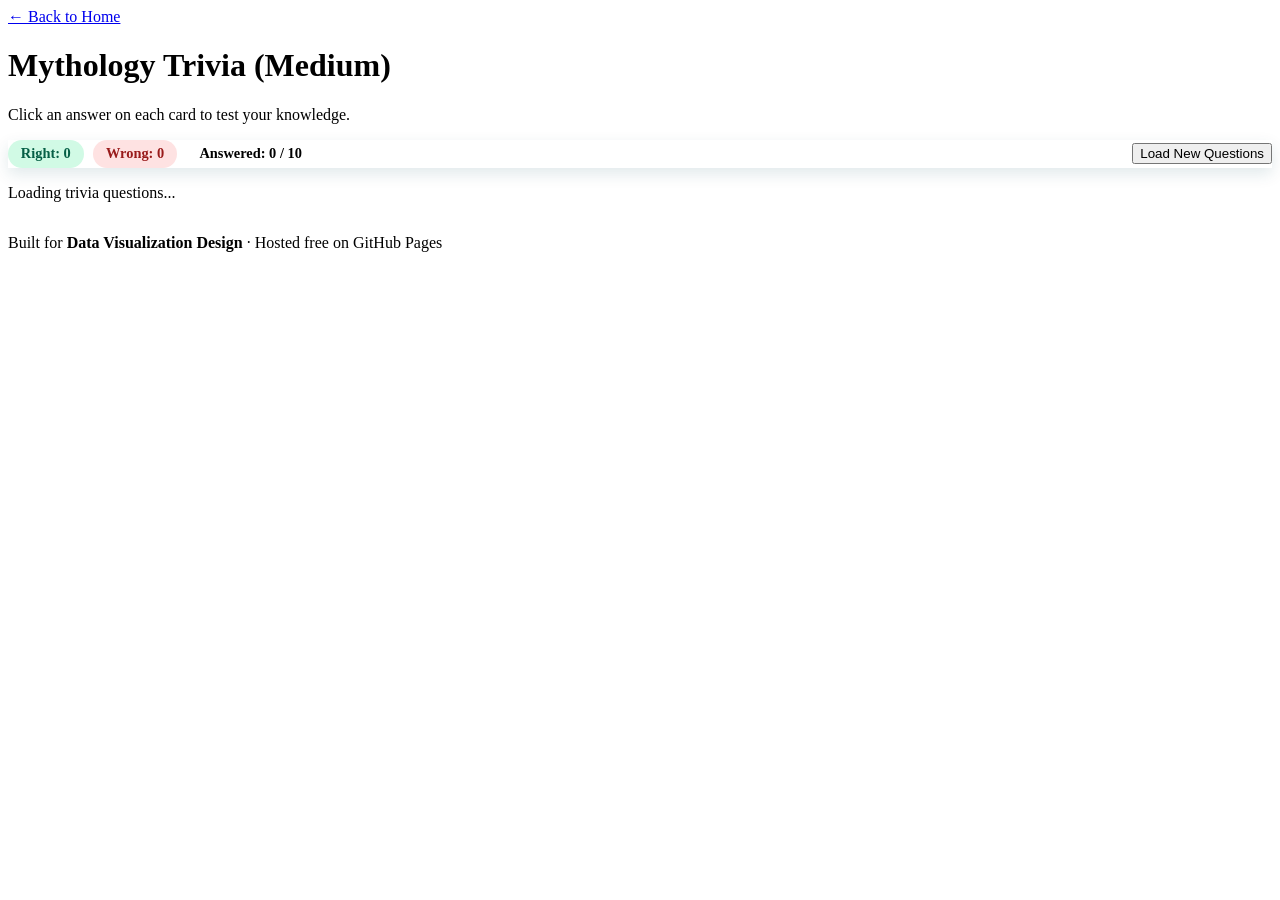
==== HW1112.html @ 2266382a "Update HW1112.html" ====
<!DOCTYPE html>
<html lang="en">
<head>
  <meta charset="UTF-8">
  <meta name="viewport" content="width=device-width, initial-scale=1.0">
  <title>HW 11/12 - Mythology Trivia</title>

  <!-- Relative path matching your css/ folder -->
  <link rel="stylesheet" href="css/style.css">

  <!-- Relative path matching your js/ folder -->
  <script src="js/apiapp.js" defer></script>
</head>
<body>

  <nav>
    <a href="index.html">&larr; Back to Home</a>
  </nav>

  <header class="site-header">
    <h1>Mythology Trivia (Medium)</h1>
    <p class="subtitle">Click an answer on each card to test your knowledge.</p>
  </header>

  <main>
    <!-- Live Scoreboard Card -->
    <section class="card scoreboard" aria-live="polite">
      <div class="score-stats">
        <span class="score-pill right">Right: <strong id="right-count">0</strong></span>
        <span class="score-pill wrong">Wrong: <strong id="wrong-count">0</strong></span>
        <span class="score-pill total">Answered: <strong id="answered-count">0</strong> / 10</span>
      </div>
      <button id="reload-btn" class="button" type="button">Load New Questions</button>
    </section>

    <!-- Container where question cards are injected -->
    <div id="api-output" aria-live="polite">
      <div class="card"><p>Loading trivia questions...</p></div>
    </div>
  </main>

  <footer class="site-footer">
    <p>
      Built for <strong>Data Visualization Design</strong> &middot;
      Hosted free on GitHub Pages
    </p>
  </footer>

</body>
</html>
---- css/style.css ----
/* ------------------------------------------------------------------
   Trivia Scoreboard & Interactive Cards (HW 11/12)
   ------------------------------------------------------------------ */

.scoreboard {
  display: flex;
  align-items: center;
  justify-content: space-between;
  flex-wrap: wrap;
  gap: 1rem;
  position: sticky;
  top: 0.75rem;
  z-index: 10;
  box-shadow: 0 6px 16px rgba(0, 73, 94, 0.12);
}

.score-stats {
  display: flex;
  flex-wrap: wrap;
  gap: 0.6rem;
}

.score-pill {
  padding: 0.35rem 0.8rem;
  border-radius: 999px;
  font-size: 0.9rem;
  font-weight: 600;
  background-color: #ffffff;
  border: 1px solid var(--line);
}

.score-pill.right {
  color: #065f46;
  background-color: #d1fae5;
  border-color: #6ee7b7;
}

.score-pill.wrong {
  color: #991b1b;
  background-color: #fee2e2;
  border-color: #fca5a5;
}

#api-output {
  display: flex;
  flex-direction: column;
  gap: 1.25rem;
}

.question-card {
  background-color: var(--card);
  border: 2px solid var(--line);
  border-radius: var(--radius);
  padding: 1.5rem;
  margin-bottom: 0;
  box-shadow: 0 6px 14px rgba(0, 73, 94, 0.08);
  transition: transform 0.15s ease, box-shadow 0.15s ease, border-color 0.2s ease;
}

.question-card:hover {
  transform: translateY(-2px);
  box-shadow: 0 10px 20px rgba(0, 73, 94, 0.12);
}

.question-card.card-right {
  border-color: #10b981;
}

.question-card.card-wrong {
  border-color: #ef4444;
}

.card-badge {
  display: inline-block;
  font-size: 0.75rem;
  font-weight: 700;
  text-transform: uppercase;
  letter-spacing: 0.05em;
  color: var(--ink);
  background-color: var(--accent);
  padding: 0.2rem 0.65rem;
  border-radius: 999px;
  margin-bottom: 0.65rem;
}

.question-card h3 {
  margin: 0 0 1rem 0;
  font-size: 1.15rem;
}

.answer-grid {
  display: grid;
  grid-template-columns: repeat(auto-fit, minmax(240px, 1fr));
  gap: 0.65rem;
}

.answer-btn {
  font: inherit;
  font-size: 0.95rem;
  text-align: left;
  color: var(--ink);
  background-color: #ffffff;
  border: 2px solid var(--line);
  border-radius: 8px;
  padding: 0.65rem 0.9rem;
  cursor: pointer;
  transition: background-color 0.15s ease, border-color 0.15s ease;
}

.answer-btn:hover:not(:disabled) {
  background-color: #f3e8ff;
  border-color: var(--accent-dark);
}

.answer-btn:disabled {
  cursor: default;
}

.answer-btn.is-correct {
  background-color: #d1fae5;
  border-color: #10b981;
  color: #065f46;
  font-weight: 700;
}

.answer-btn.is-wrong {
  background-color: #fee2e2;
  border-color: #ef4444;
  color: #991b1b;
  font-weight: 700;
}

.feedback-msg {
  margin: 0.85rem 0 0 0;
  font-weight: 600;
  font-size: 0.95rem;
  min-height: 1.4em;
}

.text-right {
  color: #065f46;
}

.text-wrong {
  color: #991b1b;
}

.error {
  color: #b91c1c;
  background-color: #fef2f2;
  border: 1px solid #fecaca;
  padding: 1rem;
  border-radius: var(--radius);
}
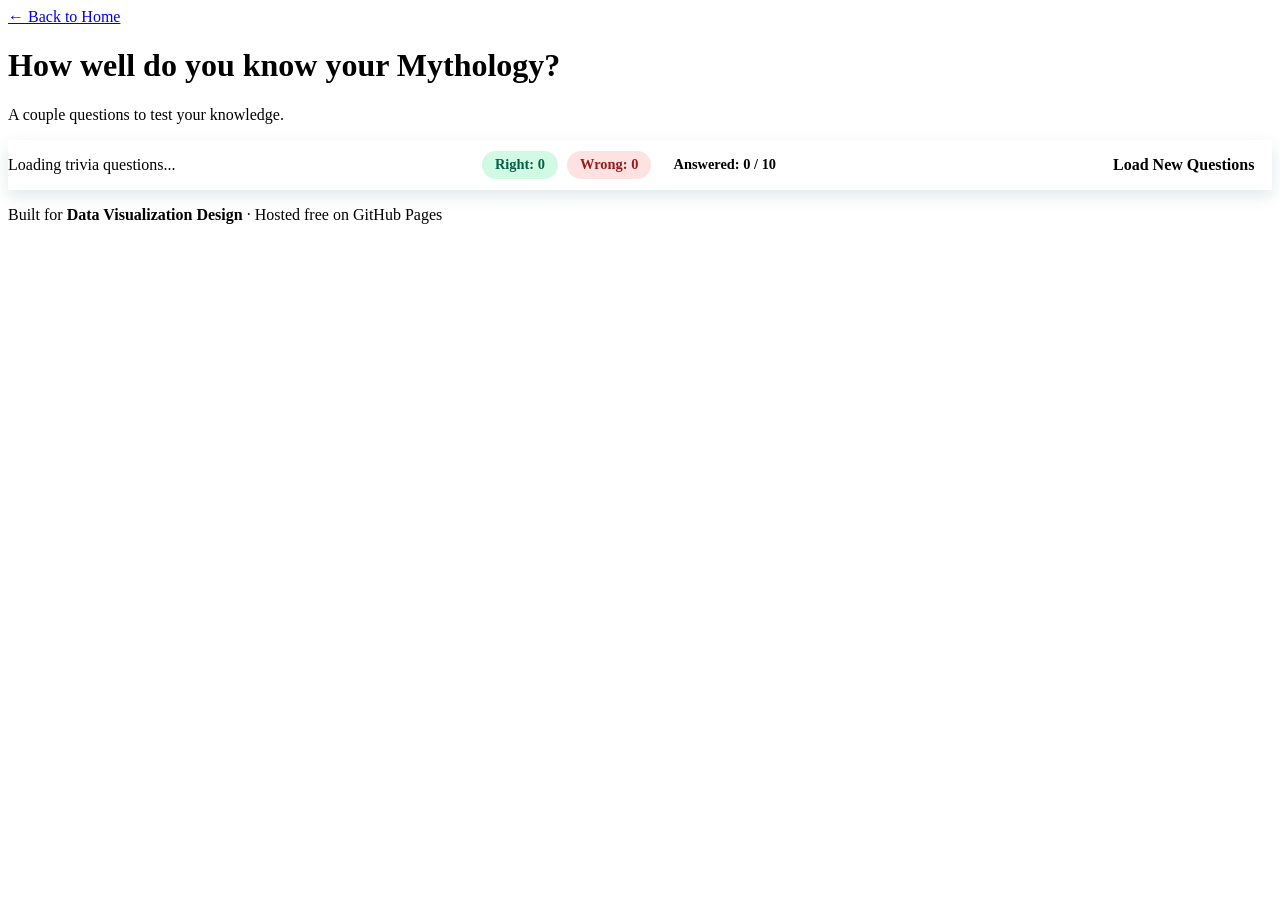
==== commit fe532bf0: "Update HW1112.html" ====
--- a/HW1112.html
+++ b/HW1112.html
@@ -18,13 +18,19 @@
   </nav>
 
   <header class="site-header">
-    <h1>Mythology Trivia (Medium)</h1>
-    <p class="subtitle">Click an answer on each card to test your knowledge.</p>
+    <h1>How well do you know your Mythology?</h1>
+    <p class="subtitle">A couple questions to test your knowledge.</p>
   </header>
 
   <main>
     <!-- Live Scoreboard Card -->
     <section class="card scoreboard" aria-live="polite">
+
+        <!-- Container where question cards are injected -->
+        <div id="api-output" aria-live="polite">
+            <div class="card"><p>Loading trivia questions...</p></div>
+        </div>
+
       <div class="score-stats">
         <span class="score-pill right">Right: <strong id="right-count">0</strong></span>
         <span class="score-pill wrong">Wrong: <strong id="wrong-count">0</strong></span>
@@ -33,11 +39,7 @@
       <button id="reload-btn" class="button" type="button">Load New Questions</button>
     </section>
 
-    <!-- Container where question cards are injected -->
-    <div id="api-output" aria-live="polite">
-      <div class="card"><p>Loading trivia questions...</p></div>
-    </div>
-  </main>
+      </main>
 
   <footer class="site-footer">
     <p>
--- a/css/style.css
+++ b/css/style.css
@@ -152,3 +152,17 @@
   padding: 1rem;
   border-radius: var(--radius);
 }
+
+.button {
+  display: inline-block;
+  text-decoration: none;
+  font: inherit;
+  font-weight: 600;
+  color: var(--ink);
+  background-color: var(--accent);
+  border: none;
+  border-radius: 6px;
+  padding: 0.55rem 1.1rem;
+  cursor: pointer;
+  transition: background-color 0.15s ease, color 0.15s ease;
+}
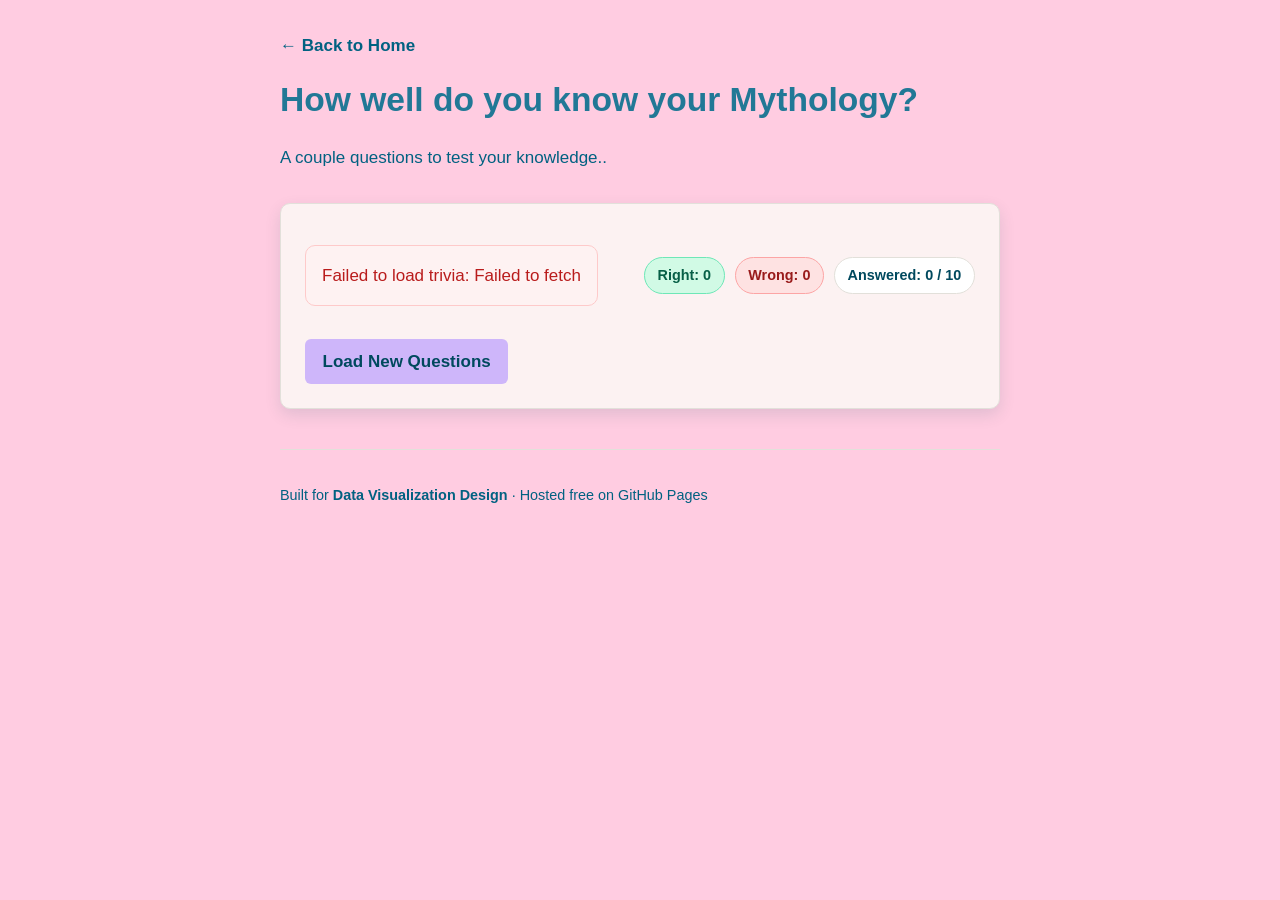
==== commit 1aeb2774: "Update HW1112.html" ====
--- a/HW1112.html
+++ b/HW1112.html
@@ -5,11 +5,11 @@
   <meta name="viewport" content="width=device-width, initial-scale=1.0">
   <title>HW 11/12 - Mythology Trivia</title>
 
-  <!-- Relative path matching your css/ folder -->
+  <!-- Points inside your css/ folder -->
   <link rel="stylesheet" href="css/style.css">
 
-  <!-- Relative path matching your js/ folder -->
-  <script src="js/apiapp.js" defer></script>
+  <!-- Points directly to apiapp.js in your main folder -->
+  <script src="apiapp.js" defer></script>
 </head>
 <body>
 
@@ -19,7 +19,7 @@
 
   <header class="site-header">
     <h1>How well do you know your Mythology?</h1>
-    <p class="subtitle">A couple questions to test your knowledge.</p>
+    <p class="subtitle">A couple questions to test your knowledge..</p>
   </header>
 
   <main>
--- a/css/style.css
+++ b/css/style.css
@@ -1,3 +1,208 @@
+/* ===================================================================
+   css/style.css
+   Complete unified stylesheet for index.html and HW1112.html
+   =================================================================== */
+
+:root {
+  --accent:      #CEB6FA;   /* buttons, bars, links */
+  --accent-dark: #914DF7;   /* hover state */
+  --ink:         #00495E;   /* body text */
+  --ink-muted:   #016181;   /* captions, secondary text */
+  --paper:       #cf78a7;   /* secondary accent */
+  --card:        #FCF2F2;   /* card background */
+  --line:        #e2e0da;   /* borders */
+  --radius:      10px;
+}
+
+/* ------------------------------------------------------------------
+   Base
+   ------------------------------------------------------------------ */
+
+* {
+  box-sizing: border-box;
+}
+
+body {
+  margin: 0;
+  padding: 2rem 1.25rem 3rem;
+  font-family: -apple-system, BlinkMacSystemFont, "Segoe UI",
+               Helvetica, Arial, sans-serif;
+  font-size: 17px;
+  line-height: 1.6;
+  color: var(--ink);
+  background-color: #FFCCE1;
+}
+
+nav,
+header,
+main,
+footer {
+  max-width: 720px;
+  margin-left: auto;
+  margin-right: auto;
+}
+
+nav {
+  margin-bottom: 1.25rem;
+}
+
+nav a {
+  text-decoration: none;
+  color: var(--ink-muted);
+  font-weight: 600;
+}
+
+nav a:hover {
+  color: var(--accent-dark);
+  text-decoration: underline;
+}
+
+h1, h2, h3 {
+  line-height: 1.25;
+  margin-top: 0;
+  color: #217896;
+}
+
+h1 {
+  font-size: 2.1rem;
+}
+
+h2 {
+  font-size: 1.3rem;
+}
+
+code {
+  font-family: ui-monospace, "SF Mono", Menlo, Consolas, monospace;
+  font-size: 0.88em;
+  background-color: var(--accent);
+  padding: 0.12em 0.4em;
+  border-radius: 4px;
+}
+
+/* ------------------------------------------------------------------
+   Header and footer
+   ------------------------------------------------------------------ */
+
+.site-header {
+  margin-bottom: 2rem;
+}
+
+.subtitle {
+  color: var(--ink-muted);
+  margin-bottom: 0;
+}
+
+.site-footer {
+  margin-top: 2.5rem;
+  padding-top: 1.25rem;
+  border-top: 1px solid var(--line);
+  color: var(--ink-muted);
+  font-size: 0.9rem;
+}
+
+/* ------------------------------------------------------------------
+   Cards
+   ------------------------------------------------------------------ */
+
+.card {
+  background-color: var(--card);
+  border: 1px solid var(--line);
+  border-radius: var(--radius);
+  padding: 1.5rem;
+  margin-bottom: 1.25rem;
+}
+
+.caption {
+  color: var(--ink-muted);
+  font-size: 0.9rem;
+  margin-bottom: 0;
+}
+
+/* ------------------------------------------------------------------
+   Buttons
+   ------------------------------------------------------------------ */
+
+.button {
+  display: inline-block;
+  text-decoration: none;
+  font: inherit;
+  font-weight: 600;
+  color: var(--ink);
+  background-color: var(--accent);
+  border: none;
+  border-radius: 6px;
+  padding: 0.55rem 1.1rem;
+  cursor: pointer;
+  transition: background-color 0.15s ease, color 0.15s ease;
+}
+
+.button:hover {
+  background-color: var(--accent-dark);
+  color: #ffffff;
+}
+
+.button-secondary {
+  color: var(--accent-dark);
+  background-color: transparent;
+  border: 1px solid var(--accent);
+}
+
+.button-secondary:hover {
+  color: #ffffff;
+  background-color: var(--accent);
+}
+
+.counter-row {
+  display: flex;
+  align-items: center;
+  gap: 0.9rem;
+  flex-wrap: wrap;
+}
+
+.counter-output {
+  color: var(--ink-muted);
+}
+
+/* ------------------------------------------------------------------
+   Bar chart
+   ------------------------------------------------------------------ */
+
+.chart-controls {
+  margin-bottom: 1.1rem;
+}
+
+.chart {
+  display: flex;
+  flex-direction: column;
+  gap: 0.5rem;
+  margin-bottom: 1rem;
+}
+
+.bar-row {
+  display: grid;
+  grid-template-columns: 90px 1fr 42px;
+  align-items: center;
+  gap: 0.75rem;
+}
+
+.bar-label {
+  font-size: 0.9rem;
+  text-align: right;
+  color: var(--ink-muted);
+}
+
+.bar {
+  height: 22px;
+  border-radius: 3px;
+  background-color: var(--accent);
+  transition: width 0.4s ease;
+}
+
+.bar-value {
+  font-size: 0.9rem;
+  font-variant-numeric: tabular-nums;
+}
+
 /* ------------------------------------------------------------------
    Trivia Scoreboard & Interactive Cards (HW 11/12)
    ------------------------------------------------------------------ */
@@ -153,16 +358,21 @@
   border-radius: var(--radius);
 }
 
-.button {
-  display: inline-block;
-  text-decoration: none;
-  font: inherit;
-  font-weight: 600;
-  color: var(--ink);
-  background-color: var(--accent);
-  border: none;
-  border-radius: 6px;
-  padding: 0.55rem 1.1rem;
-  cursor: pointer;
-  transition: background-color 0.15s ease, color 0.15s ease;
-}
+/* ------------------------------------------------------------------
+   Small screens
+   ------------------------------------------------------------------ */
+
+@media (max-width: 480px) {
+  body {
+    font-size: 16px;
+    padding: 1.5rem 1rem 2rem;
+  }
+
+  h1 {
+    font-size: 1.7rem;
+  }
+
+  .bar-row {
+    grid-template-columns: 72px 1fr 36px;
+  }
+}
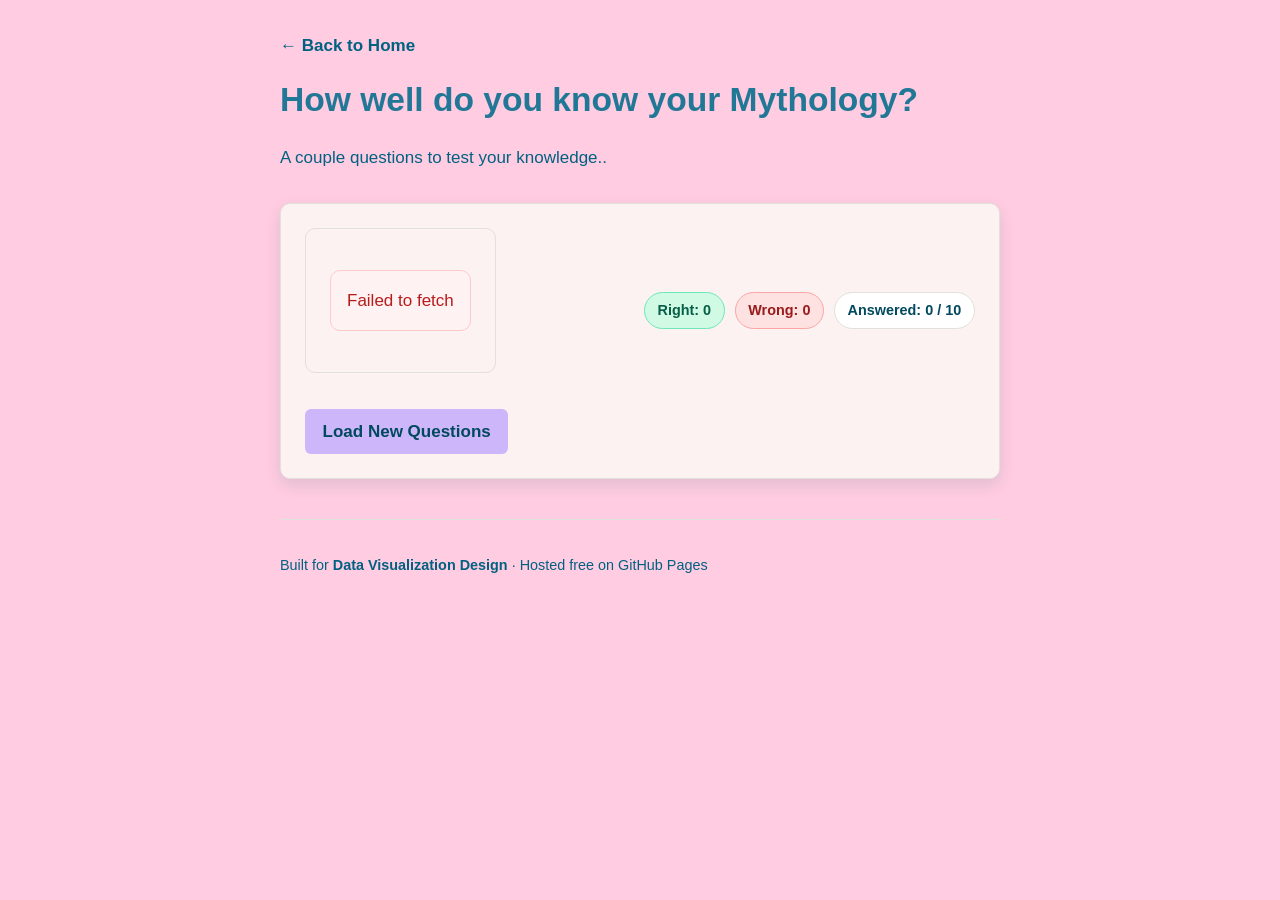
==== commit 27af97c3: "Update HW1112.html" ====
--- a/HW1112.html
+++ b/HW1112.html
@@ -10,6 +10,8 @@
 
   <!-- Points directly to apiapp.js in your main folder -->
   <script src="apiapp.js" defer></script>
+
+  <link rel="preconnect" href="https://opentdb.com">
 </head>
 <body>
 
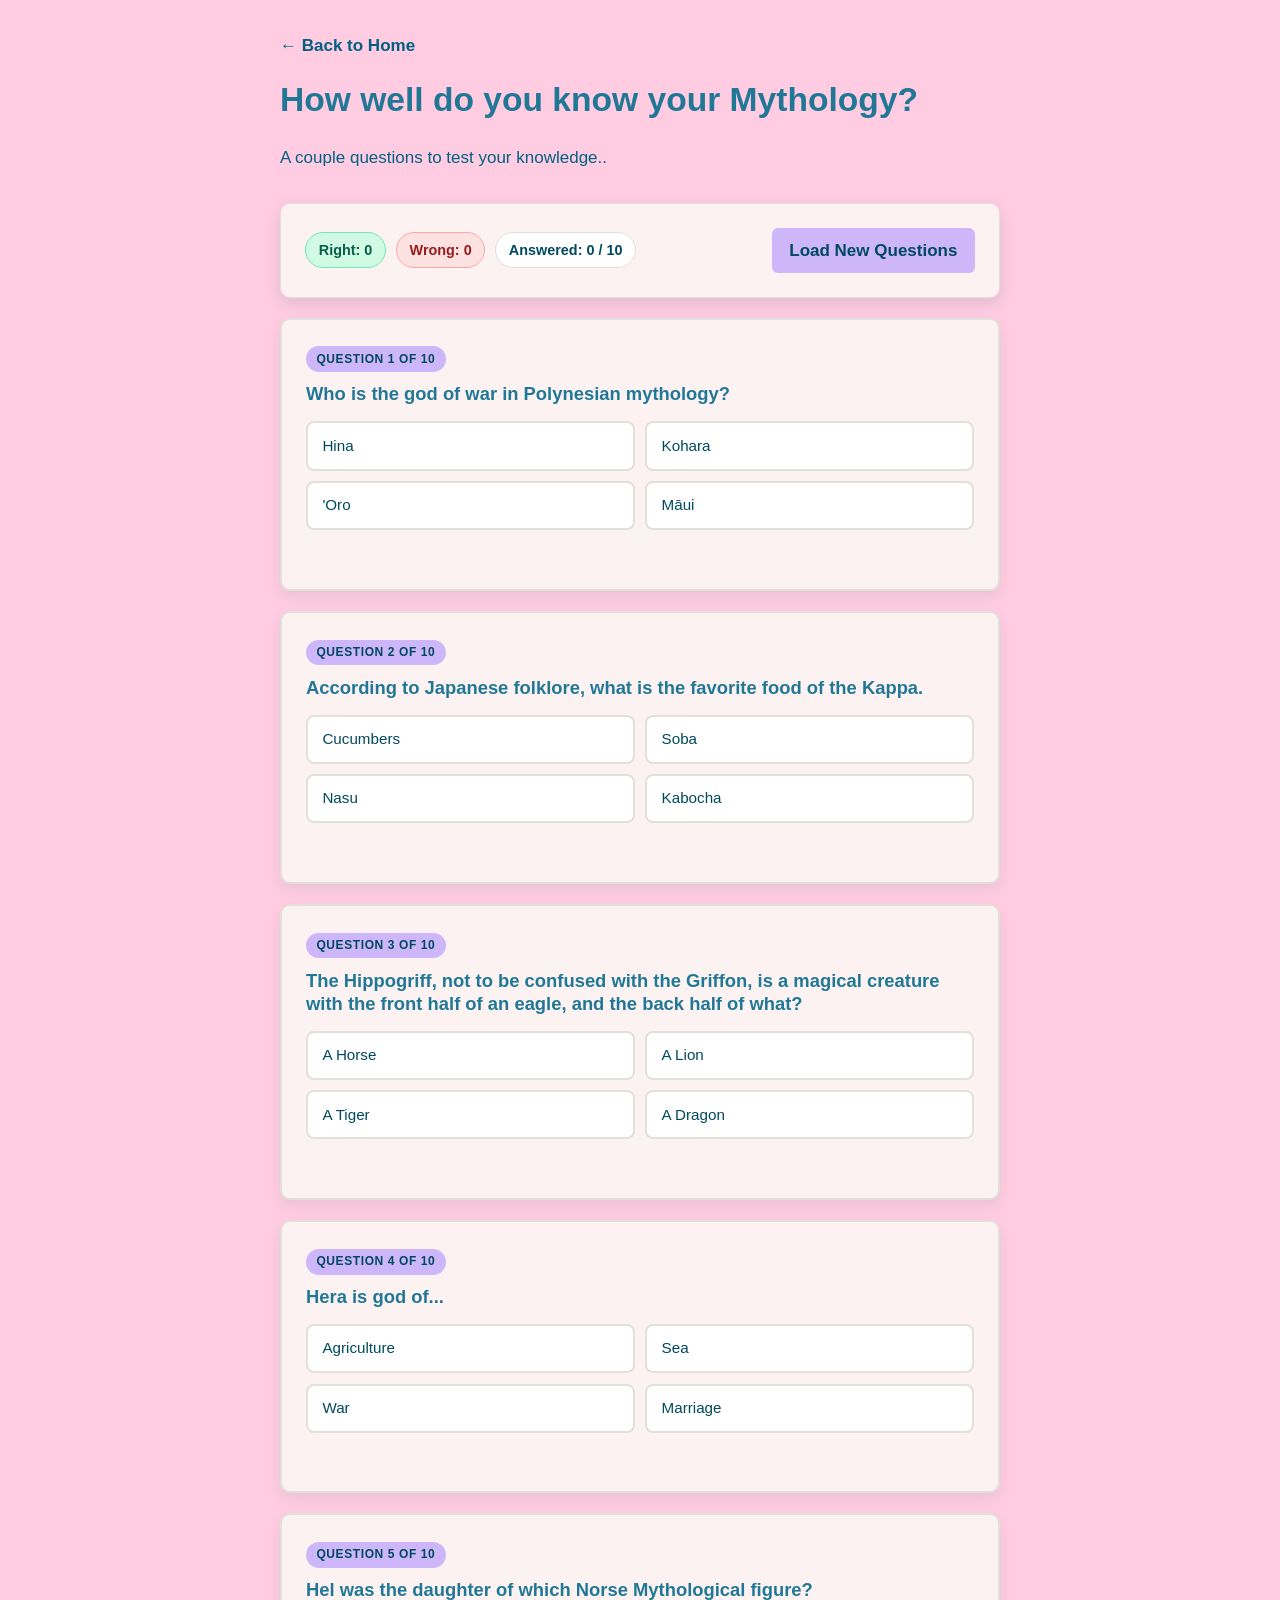
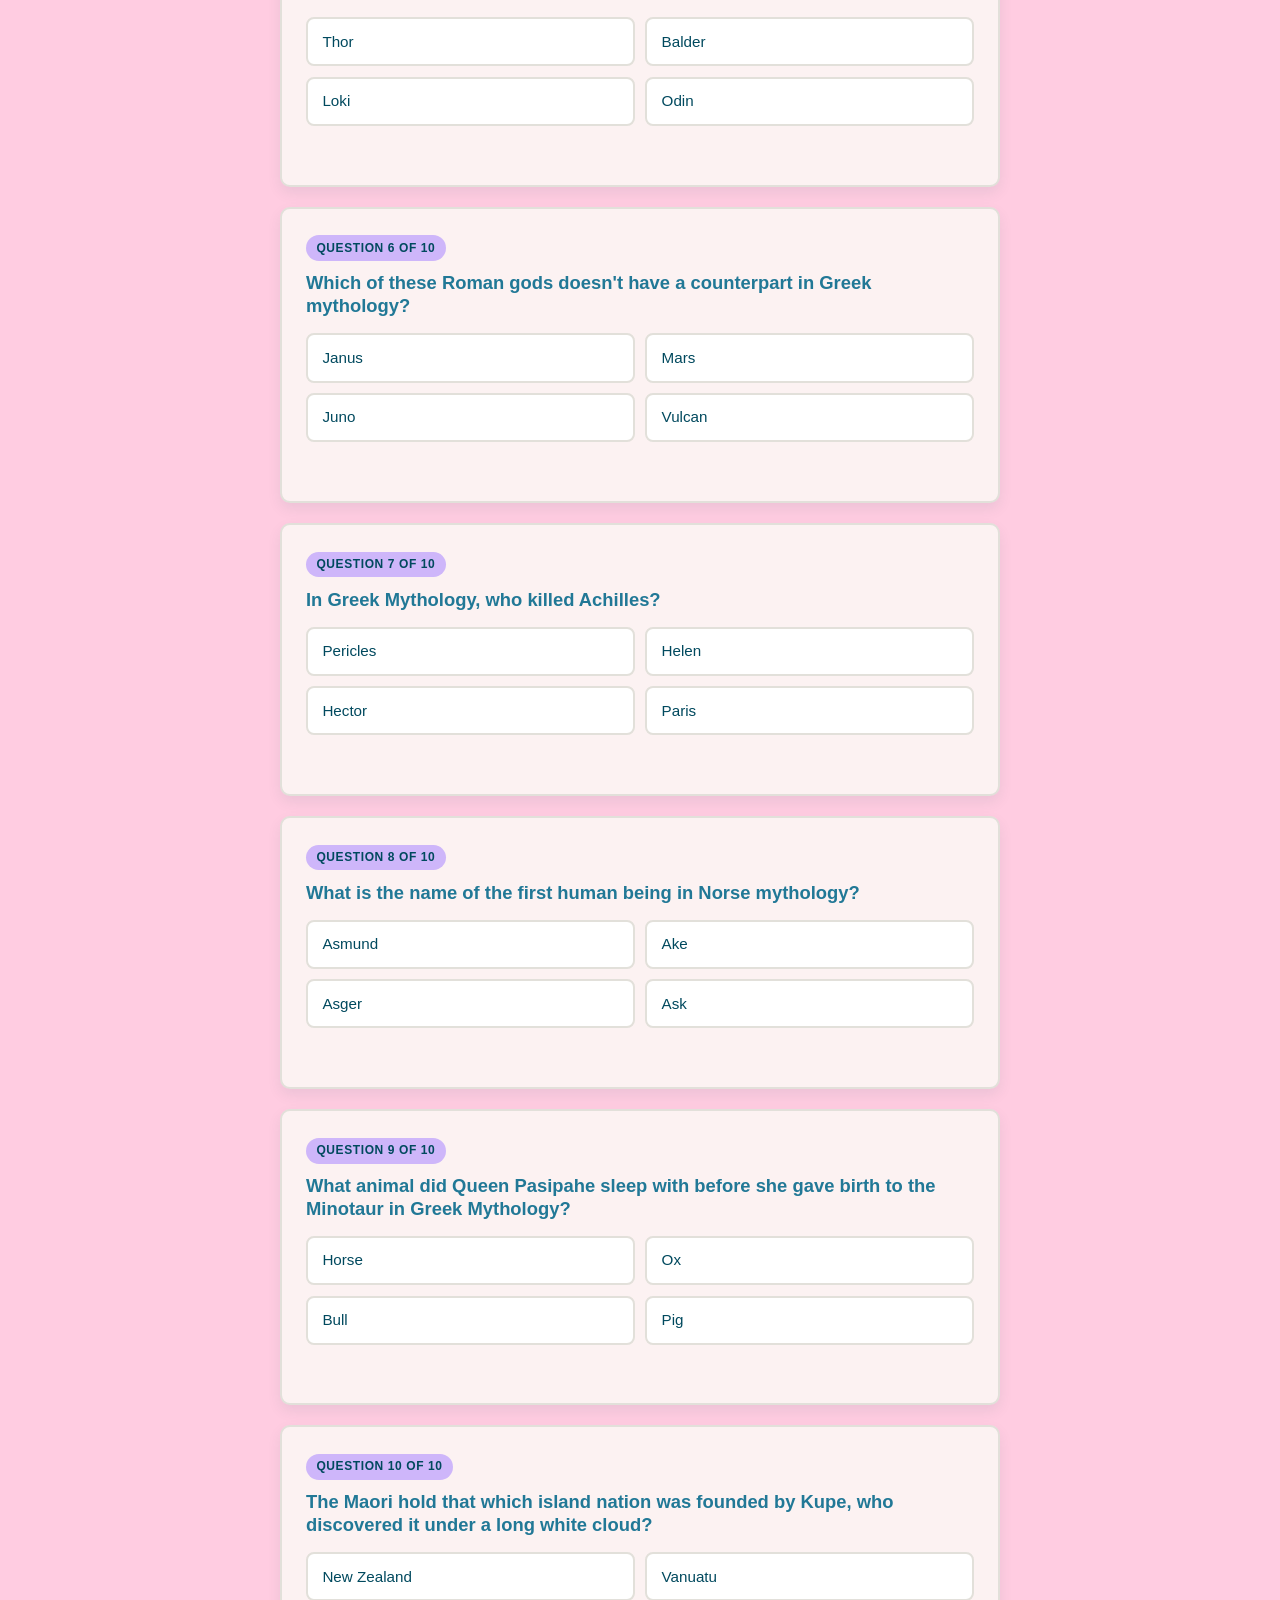
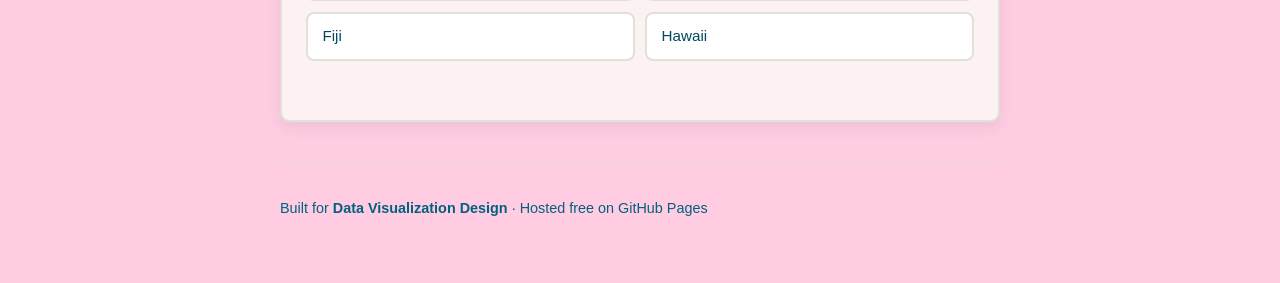
==== commit d3cef74e: "Update HW1112.html" ====
--- a/HW1112.html
+++ b/HW1112.html
@@ -5,13 +5,11 @@
   <meta name="viewport" content="width=device-width, initial-scale=1.0">
   <title>HW 11/12 - Mythology Trivia</title>
 
-  <!-- Points inside your css/ folder -->
+  <!-- Points to css/style.css -->
   <link rel="stylesheet" href="css/style.css">
 
-  <!-- Points directly to apiapp.js in your main folder -->
-  <script src="apiapp.js" defer></script>
-
-  <link rel="preconnect" href="https://opentdb.com">
+  <!-- Points inside your js/ folder to js/apiapp.js -->
+  <script src="js/apiapp.js" defer></script>
 </head>
 <body>
 
@@ -27,12 +25,6 @@
   <main>
     <!-- Live Scoreboard Card -->
     <section class="card scoreboard" aria-live="polite">
-
-        <!-- Container where question cards are injected -->
-        <div id="api-output" aria-live="polite">
-            <div class="card"><p>Loading trivia questions...</p></div>
-        </div>
-
       <div class="score-stats">
         <span class="score-pill right">Right: <strong id="right-count">0</strong></span>
         <span class="score-pill wrong">Wrong: <strong id="wrong-count">0</strong></span>
@@ -41,7 +33,11 @@
       <button id="reload-btn" class="button" type="button">Load New Questions</button>
     </section>
 
-      </main>
+    <!-- Container where question cards are injected -->
+    <div id="api-output" aria-live="polite">
+      <div class="card"><p>Loading trivia questions...</p></div>
+    </div>
+  </main>
 
   <footer class="site-footer">
     <p>
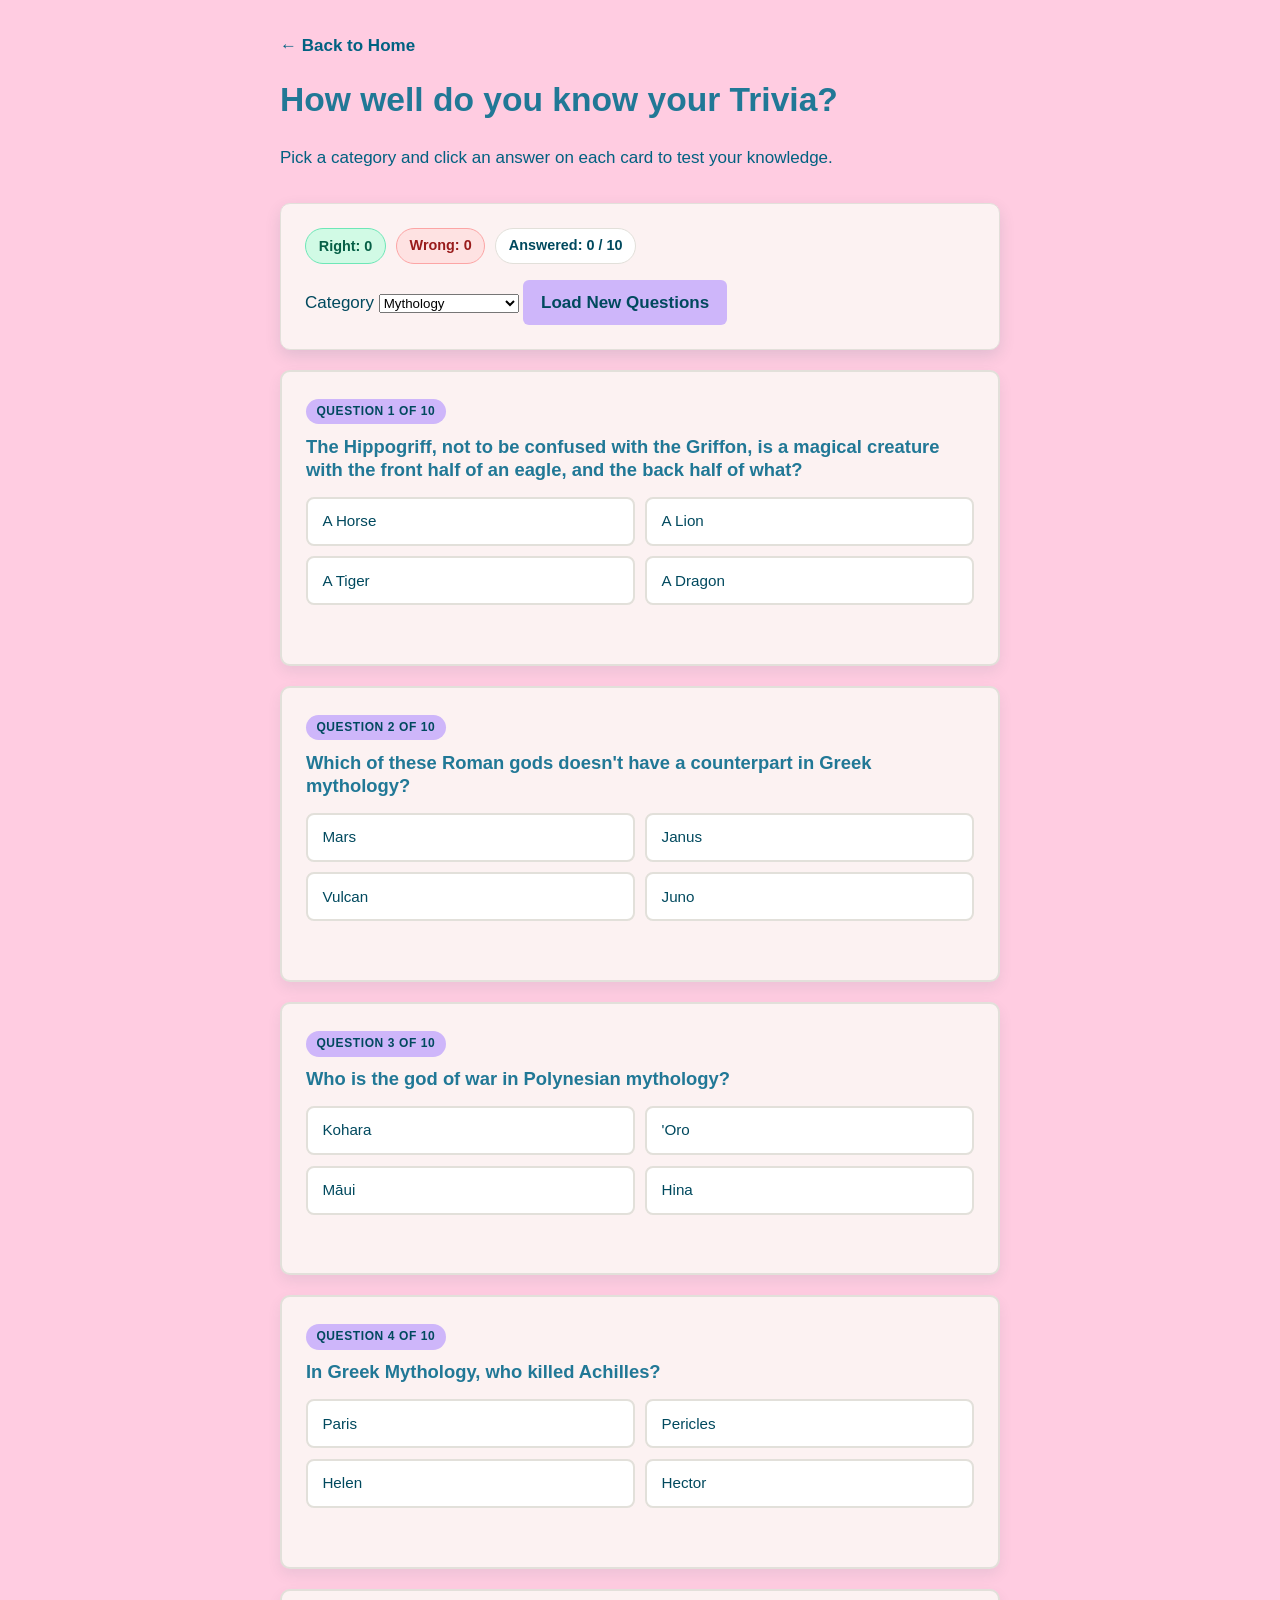
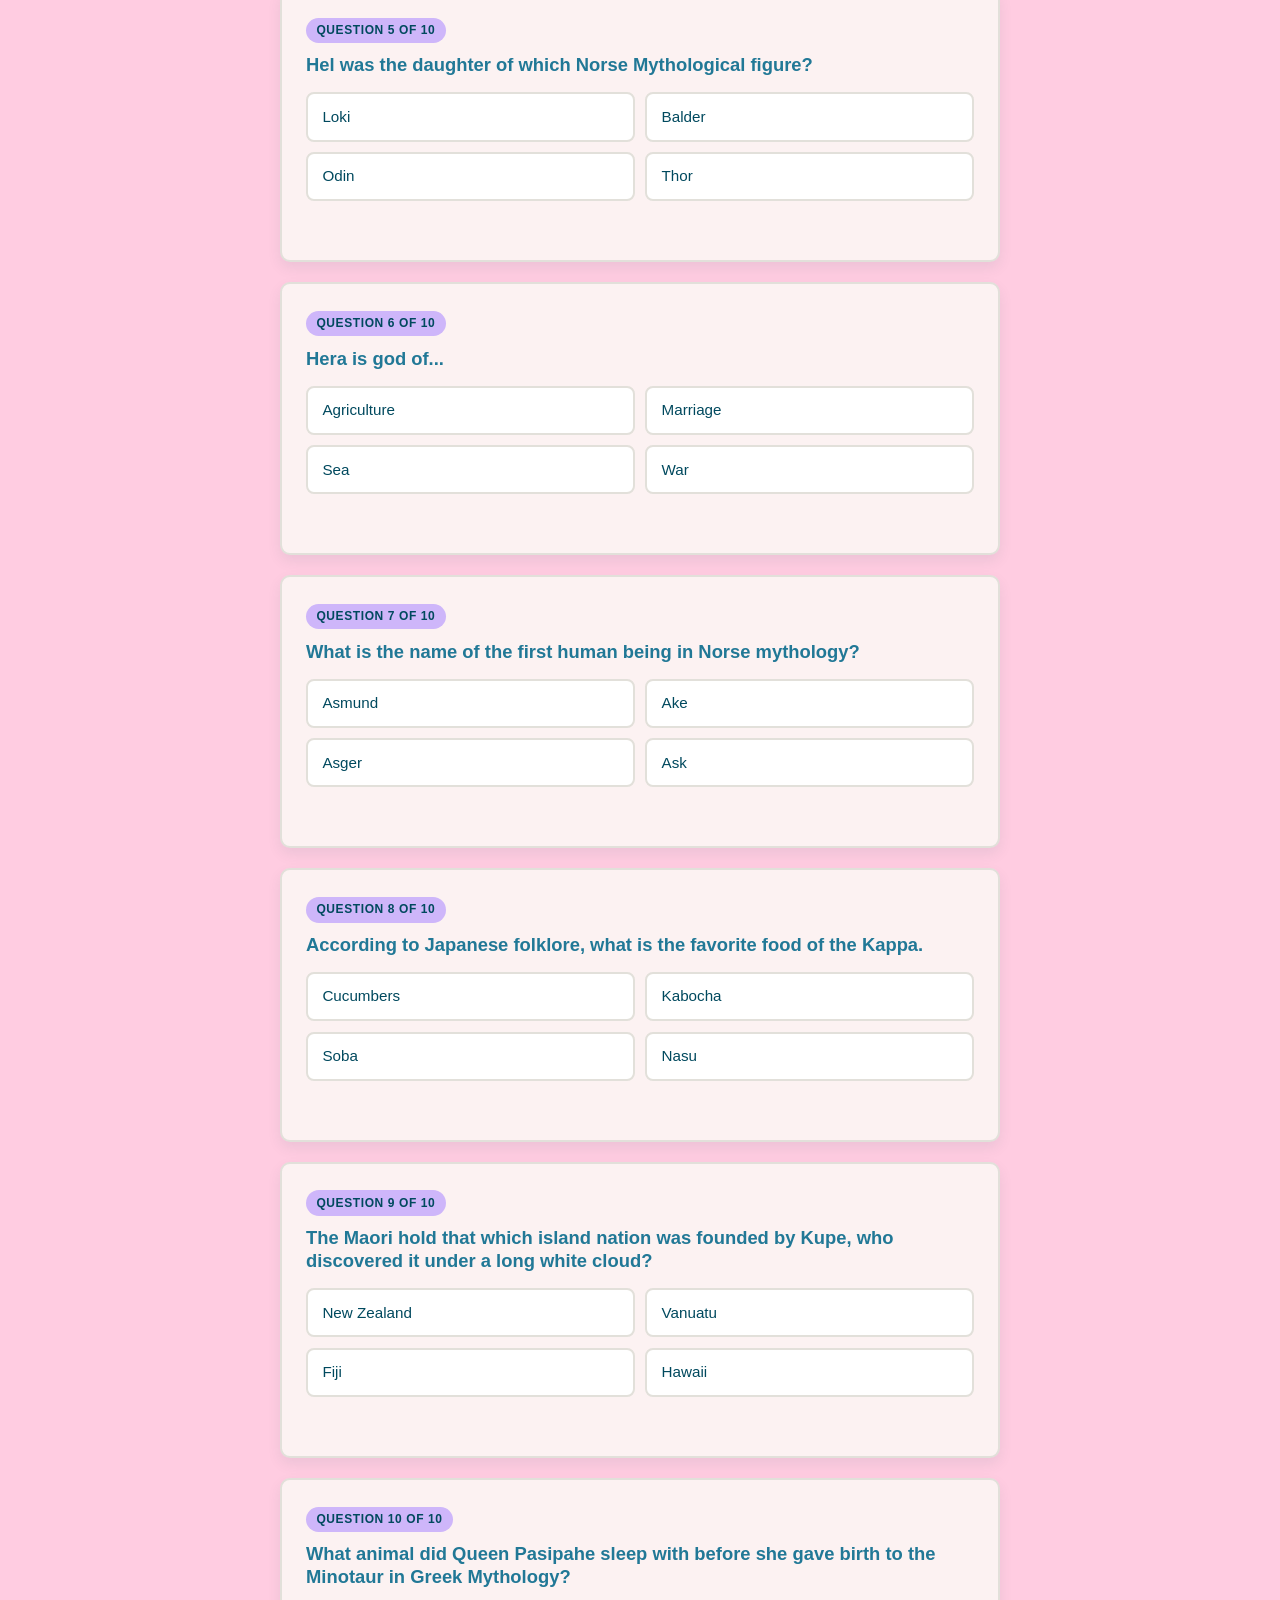
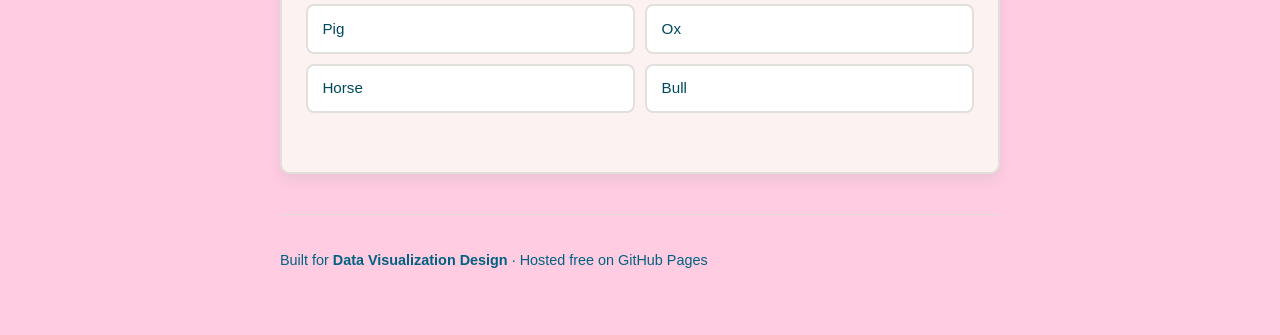
==== commit a4a523bc: "Update HW1112.html" ====
--- a/HW1112.html
+++ b/HW1112.html
@@ -3,7 +3,7 @@
 <head>
   <meta charset="UTF-8">
   <meta name="viewport" content="width=device-width, initial-scale=1.0">
-  <title>HW 11/12 - Mythology Trivia</title>
+  <title>HW 11/12 - Trivia Quiz</title>
 
   <!-- Points to css/style.css -->
   <link rel="stylesheet" href="css/style.css">
@@ -18,19 +18,34 @@
   </nav>
 
   <header class="site-header">
-    <h1>How well do you know your Mythology?</h1>
-    <p class="subtitle">A couple questions to test your knowledge..</p>
+    <h1>How well do you know your Trivia?</h1>
+    <p class="subtitle">Pick a category and click an answer on each card to test your knowledge.</p>
   </header>
 
   <main>
-    <!-- Live Scoreboard Card -->
+    <!-- Live Scoreboard & Category Controls Card -->
     <section class="card scoreboard" aria-live="polite">
       <div class="score-stats">
         <span class="score-pill right">Right: <strong id="right-count">0</strong></span>
         <span class="score-pill wrong">Wrong: <strong id="wrong-count">0</strong></span>
         <span class="score-pill total">Answered: <strong id="answered-count">0</strong> / 10</span>
       </div>
-      <button id="reload-btn" class="button" type="button">Load New Questions</button>
+
+      <div class="quiz-controls">
+        <label for="category-select" class="sr-only">Category</label>
+        <select id="category-select" class="category-select">
+          <option value="20" selected>Mythology</option>
+          <option value="9">General Knowledge</option>
+          <option value="17">Science &amp; Nature</option>
+          <option value="23">History</option>
+          <option value="22">Geography</option>
+          <option value="25">Art</option>
+          <option value="11">Film</option>
+          <option value="12">Music</option>
+        </select>
+
+        <button id="reload-btn" class="button" type="button">Load New Questions</button>
+      </div>
     </section>
 
     <!-- Container where question cards are injected -->
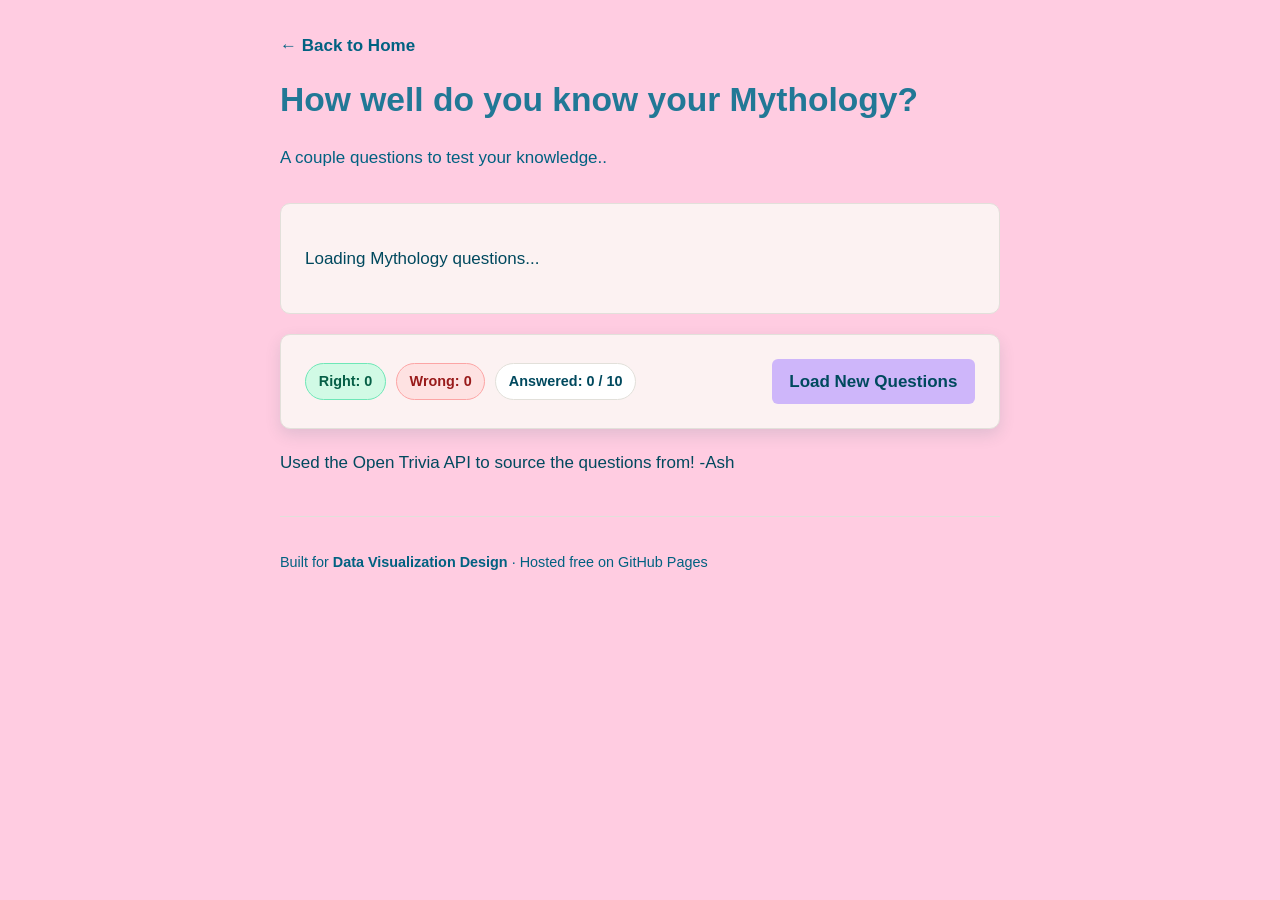
==== commit b1b3914b: "Update HW1112.html" ====
--- a/HW1112.html
+++ b/HW1112.html
@@ -3,56 +3,47 @@
 <head>
   <meta charset="UTF-8">
   <meta name="viewport" content="width=device-width, initial-scale=1.0">
-  <title>HW 11/12 - Trivia Quiz</title>
+  <title>HW 11/12 - Mythology Trivia</title>
 
-  <!-- Points to css/style.css -->
+  <!-- Link to your stylesheet inside css/ -->
   <link rel="stylesheet" href="css/style.css">
 
-  <!-- Points inside your js/ folder to js/apiapp.js -->
+  <!-- Link to your Mythology trivia script inside js/ -->
   <script src="js/apiapp.js" defer></script>
 </head>
 <body>
 
+  <!-- Navigation back to index.html -->
   <nav>
     <a href="index.html">&larr; Back to Home</a>
   </nav>
 
+  <!-- Page Header -->
   <header class="site-header">
-    <h1>How well do you know your Trivia?</h1>
-    <p class="subtitle">Pick a category and click an answer on each card to test your knowledge.</p>
+    <h1>How well do you know your Mythology?</h1>
+    <p class="subtitle">A couple questions to test your knowledge..</p>
   </header>
 
   <main>
-    <!-- Live Scoreboard & Category Controls Card -->
+
+    <!-- Container where Mythology question cards are injected -->
+    <div id="api-output" aria-live="polite">
+      <div class="card"><p>Loading Mythology questions...</p></div>
+    </div>
+
+    <!-- Live Scoreboard Card -->
     <section class="card scoreboard" aria-live="polite">
       <div class="score-stats">
         <span class="score-pill right">Right: <strong id="right-count">0</strong></span>
         <span class="score-pill wrong">Wrong: <strong id="wrong-count">0</strong></span>
         <span class="score-pill total">Answered: <strong id="answered-count">0</strong> / 10</span>
       </div>
-
-      <div class="quiz-controls">
-        <label for="category-select" class="sr-only">Category</label>
-        <select id="category-select" class="category-select">
-          <option value="20" selected>Mythology</option>
-          <option value="9">General Knowledge</option>
-          <option value="17">Science &amp; Nature</option>
-          <option value="23">History</option>
-          <option value="22">Geography</option>
-          <option value="25">Art</option>
-          <option value="11">Film</option>
-          <option value="12">Music</option>
-        </select>
-
-        <button id="reload-btn" class="button" type="button">Load New Questions</button>
-      </div>
+      <button id="reload-btn" class="button" type="button">Load New Questions</button>
     </section>
 
-    <!-- Container where question cards are injected -->
-    <div id="api-output" aria-live="polite">
-      <div class="card"><p>Loading trivia questions...</p></div>
-    </div>
-  </main>
+    <p>Used the Open Trivia API to source the questions from! -Ash</p>
+
+      </main>
 
   <footer class="site-footer">
     <p>
--- a/css/style.css
+++ b/css/style.css
@@ -376,3 +376,34 @@
     grid-template-columns: 72px 1fr 36px;
   }
 }
+.quiz-controls {
+  display: flex;
+  align-items: center;
+  flex-wrap: wrap;
+  gap: 0.6rem;
+}
+
+.category-select {
+  font: inherit;
+  font-size: 0.95rem;
+  font-weight: 600;
+  color: var(--ink);
+  background-color: #ffffff;
+  border: 2px solid var(--accent);
+  border-radius: 6px;
+  padding: 0.5rem 0.75rem;
+  cursor: pointer;
+}
+
+.category-select:focus {
+  outline: none;
+  border-color: var(--accent-dark);
+}
+
+.sr-only {
+  position: absolute;
+  width: 1px;
+  height: 1px;
+  overflow: hidden;
+  clip: rect(0, 0, 0, 0);
+}
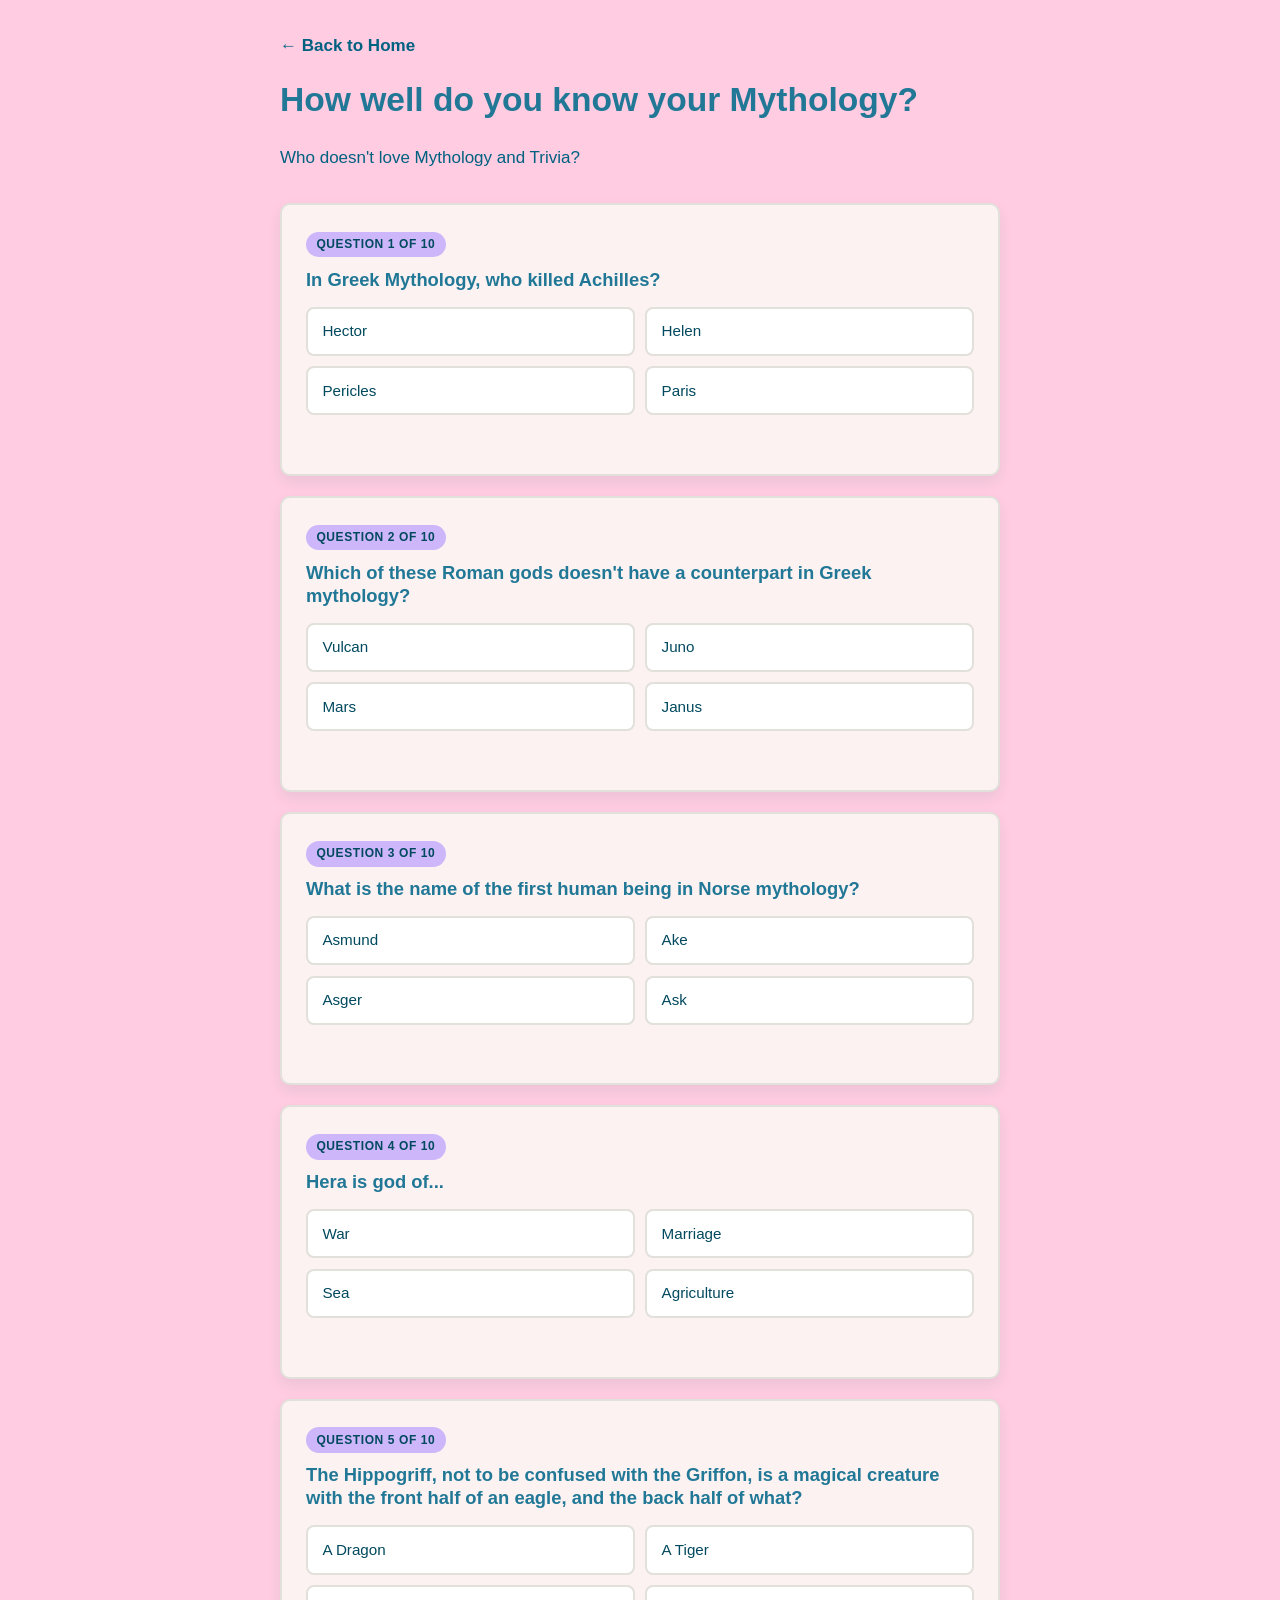
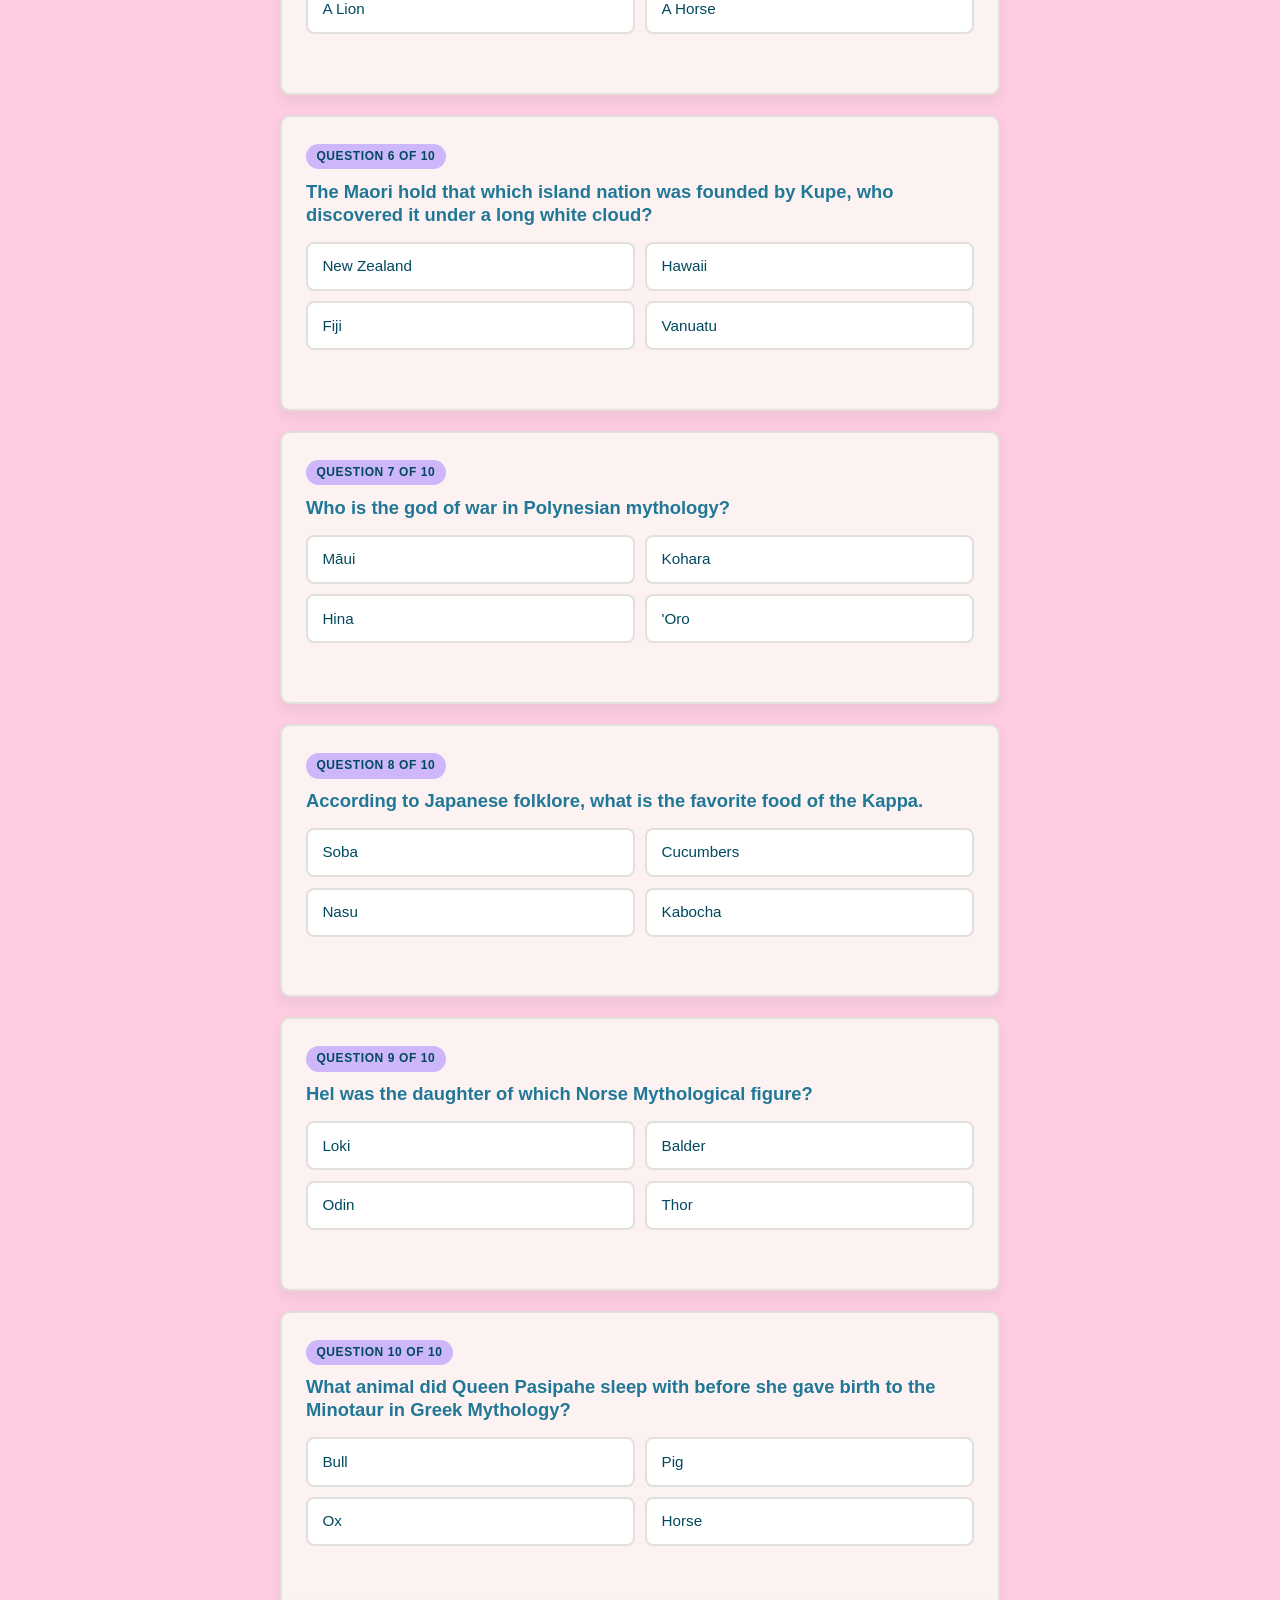
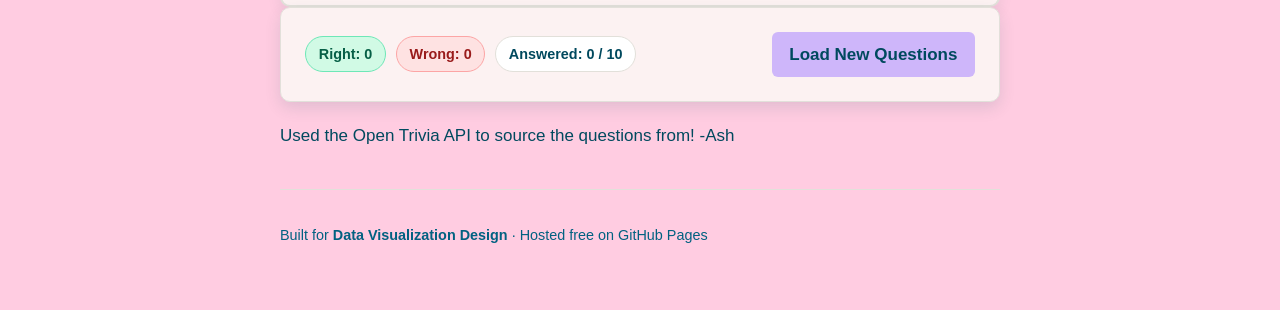
==== commit 8c5d2852: "Update HW1112.html" ====
--- a/HW1112.html
+++ b/HW1112.html
@@ -21,14 +21,14 @@
   <!-- Page Header -->
   <header class="site-header">
     <h1>How well do you know your Mythology?</h1>
-    <p class="subtitle">A couple questions to test your knowledge..</p>
+    <p class="subtitle">Who doesn't love Mythology and Trivia?</p>
   </header>
 
   <main>
 
     <!-- Container where Mythology question cards are injected -->
     <div id="api-output" aria-live="polite">
-      <div class="card"><p>Loading Mythology questions...</p></div>
+      <div class="card"><p>Loading questions...</p></div>
     </div>
 
     <!-- Live Scoreboard Card -->
